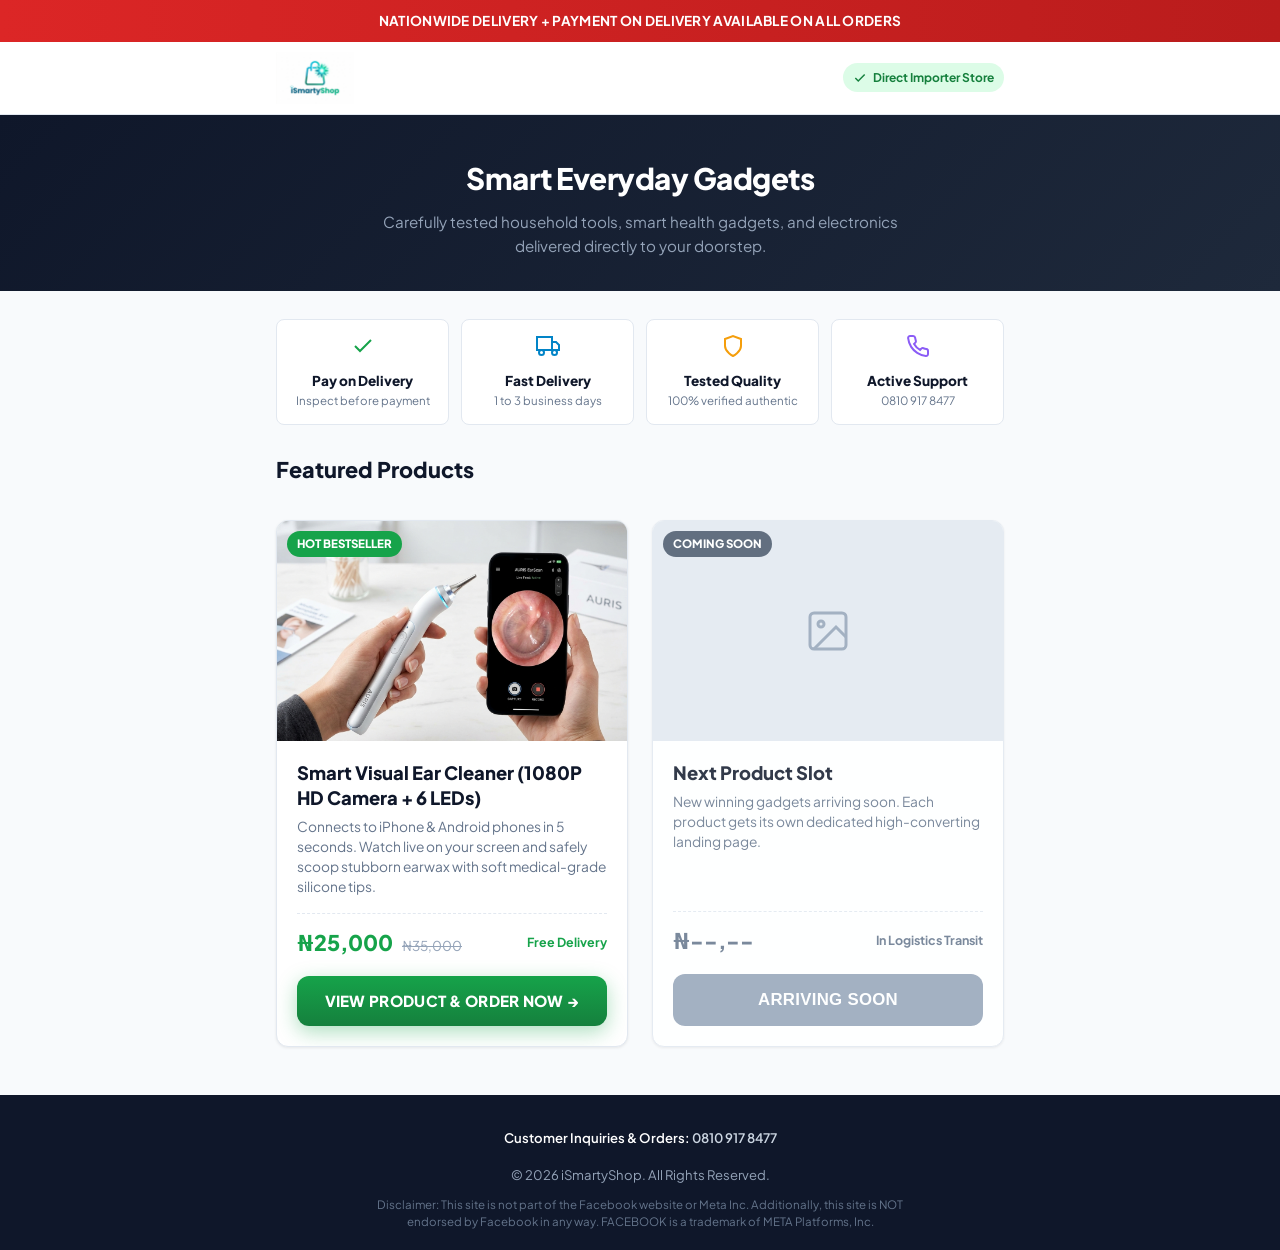
==== index.html @ ad4defd8 "first commit" ====
<!DOCTYPE html>
<html lang="en">
<head>
  <meta charset="UTF-8">
  <meta name="viewport" content="width=device-width, initial-scale=1.0">
  <title>iSmartyShop | Smart Everyday Gadgets & Household Solutions</title>
  <meta name="description" content="Discover premium smart gadgets and household tools in Nigeria. Nationwide Free Delivery & Payment on Delivery available.">
  
  <!-- Google Font -->
  <link rel="preconnect" href="https://fonts.googleapis.com">
  <link rel="preconnect" href="https://fonts.gstatic.com" crossorigin>
  <link href="https://fonts.googleapis.com/css2?family=Plus+Jakarta+Sans:wght@400;500;600;700;800;900&display=swap" rel="stylesheet">
  
  <!-- Core Stylesheet -->
  <link rel="stylesheet" href="assets/css/style.css">

  <style>
    .catalog-hero {
      background: linear-gradient(135deg, #0f172a 0%, #1e293b 100%);
      color: #ffffff;
      padding: 40px 0 32px;
      text-align: center;
    }
    .catalog-title {
      font-size: 1.85rem;
      font-weight: 800;
      letter-spacing: -0.5px;
      margin-bottom: 8px;
    }
    .catalog-subtitle {
      font-size: 0.95rem;
      color: #94a3b8;
      max-width: 520px;
      margin: 0 auto;
    }
    .product-grid {
      display: grid;
      grid-template-columns: 1fr;
      gap: 24px;
      margin: 32px 0 48px;
    }
    @media (min-width: 640px) {
      .product-grid {
        grid-template-columns: repeat(2, 1fr);
      }
    }
    .catalog-card {
      background: #ffffff;
      border: 1px solid var(--border-color);
      border-radius: var(--radius-md);
      overflow: hidden;
      box-shadow: var(--shadow-sm);
      display: flex;
      flex-direction: column;
      transition: transform 0.2s ease, box-shadow 0.2s ease;
    }
    .catalog-card:hover {
      transform: translateY(-3px);
      box-shadow: var(--shadow-md);
    }
    .catalog-thumb {
      position: relative;
      width: 100%;
      height: 220px;
      background: #f1f5f9;
      overflow: hidden;
    }
    .catalog-thumb img {
      width: 100%;
      height: 100%;
      object-fit: cover;
    }
    .card-badge {
      position: absolute;
      top: 10px;
      left: 10px;
      background: var(--accent);
      color: #ffffff;
      font-size: 0.72rem;
      font-weight: 800;
      padding: 4px 10px;
      border-radius: 50px;
      text-transform: uppercase;
    }
    .catalog-info {
      padding: 20px;
      display: flex;
      flex-direction: column;
      flex: 1;
    }
    .catalog-prod-title {
      font-size: 1.15rem;
      font-weight: 800;
      color: var(--dark);
      margin-bottom: 6px;
      line-height: 1.35;
    }
    .catalog-prod-desc {
      font-size: 0.86rem;
      color: var(--text-muted);
      line-height: 1.45;
      margin-bottom: 16px;
      flex: 1;
    }
    .catalog-meta {
      display: flex;
      justify-content: space-between;
      align-items: center;
      margin-bottom: 16px;
      border-top: 1px dashed var(--border-color);
      padding-top: 12px;
    }
    .catalog-price {
      font-size: 1.35rem;
      font-weight: 900;
      color: var(--accent);
    }
    .catalog-old-price {
      font-size: 0.85rem;
      color: #94a3b8;
      text-decoration: line-through;
      margin-left: 6px;
    }
    .trust-banner {
      display: grid;
      grid-template-columns: 1fr 1fr;
      gap: 12px;
      margin: 28px 0;
    }
    @media (min-width: 640px) {
      .trust-banner {
        grid-template-columns: repeat(4, 1fr);
      }
    }
    .trust-item {
      background: #ffffff;
      border: 1px solid var(--border-color);
      padding: 14px;
      border-radius: var(--radius-sm);
      text-align: center;
    }
    .trust-item h5 {
      font-size: 0.85rem;
      font-weight: 800;
      color: var(--dark);
      margin-top: 6px;
    }
    .trust-item p {
      font-size: 0.72rem;
      color: var(--text-muted);
    }
  </style>
</head>
<body style="padding-bottom: 0;">

  <!-- Top Announcement Bar -->
  <div class="top-bar">
    <span>NATIONWIDE DELIVERY + PAYMENT ON DELIVERY AVAILABLE ON ALL ORDERS</span>
  </div>

  <!-- Header -->
  <header class="site-header">
    <div class="container brand-wrapper">
      <a href="./" class="brand-logo">
        <img src="assets/images/logo.jpg" alt="iSmartyShop Logo" class="brand-logo-img">
      </a>
      <div class="delivery-badge">
        <svg width="14" height="14" viewBox="0 0 24 24" fill="none" stroke="currentColor" stroke-width="2.5"><path d="M20 6L9 17l-5-5"/></svg>
        Direct Importer Store
      </div>
    </div>
  </header>

  <!-- Storefront Hero -->
  <section class="catalog-hero">
    <div class="container">
      <h1 class="catalog-title">Smart Everyday Gadgets</h1>
      <p class="catalog-subtitle">
        Carefully tested household tools, smart health gadgets, and electronics delivered directly to your doorstep.
      </p>
    </div>
  </section>

  <!-- Main Storefront Catalog -->
  <main class="container">
    
    <!-- Trust Highlights -->
    <div class="trust-banner">
      <div class="trust-item">
        <svg width="24" height="24" viewBox="0 0 24 24" fill="none" stroke="#16a34a" stroke-width="2"><path d="M20 6L9 17l-5-5"/></svg>
        <h5>Pay on Delivery</h5>
        <p>Inspect before payment</p>
      </div>
      <div class="trust-item">
        <svg width="24" height="24" viewBox="0 0 24 24" fill="none" stroke="#0284c7" stroke-width="2"><rect x="1" y="3" width="15" height="13"/><polygon points="16 8 20 8 23 11 23 16 16 16 16 8"/><circle cx="5.5" cy="18.5" r="2.5"/><circle cx="18.5" cy="18.5" r="2.5"/></svg>
        <h5>Fast Delivery</h5>
        <p>1 to 3 business days</p>
      </div>
      <div class="trust-item">
        <svg width="24" height="24" viewBox="0 0 24 24" fill="none" stroke="#f59e0b" stroke-width="2"><path d="M12 22s8-4 8-10V5l-8-3-8 3v7c0 6 8 10 8 10z"/></svg>
        <h5>Tested Quality</h5>
        <p>100% verified authentic</p>
      </div>
      <div class="trust-item">
        <svg width="24" height="24" viewBox="0 0 24 24" fill="none" stroke="#8b5cf6" stroke-width="2"><path d="M22 16.92v3a2 2 0 0 1-2.18 2 19.79 19.79 0 0 1-8.63-3.07 19.5 19.5 0 0 1-6-6 19.79 19.79 0 0 1-3.07-8.67A2 2 0 0 1 4.11 2h3a2 2 0 0 1 2 1.72 12.84 12.84 0 0 0 .7 2.81 2 2 0 0 1-.45 2.11L8.09 9.91a16 16 0 0 0 6 6l1.27-1.27a2 2 0 0 1 2.11-.45 12.84 12.84 0 0 0 2.81.7A2 2 0 0 1 22 16.92z"/></svg>
        <h5>Active Support</h5>
        <p>0810 917 8477</p>
      </div>
    </div>

    <!-- Product Grid -->
    <h2 style="font-size: 1.35rem; font-weight: 800; color: var(--dark); margin-bottom: 16px;">
      Featured Products
    </h2>

    <div class="product-grid">
      
      <!-- Product 1: Ear Cleaner -->
      <div class="catalog-card">
        <div class="catalog-thumb">
          <img src="assets/images/hero-product.jpg" alt="Smart HD Visual Ear Cleaner" loading="lazy">
          <span class="card-badge">HOT BESTSELLER</span>
        </div>
        <div class="catalog-info">
          <h3 class="catalog-prod-title">Smart Visual Ear Cleaner (1080P HD Camera + 6 LEDs)</h3>
          <p class="catalog-prod-desc">
            Connects to iPhone & Android phones in 5 seconds. Watch live on your screen and safely scoop stubborn earwax with soft medical-grade silicone tips.
          </p>
          <div class="catalog-meta">
            <div>
              <span class="catalog-price">₦25,000</span>
              <span class="catalog-old-price">₦35,000</span>
            </div>
            <span style="font-size: 0.78rem; font-weight: 700; color: var(--accent);">Free Delivery</span>
          </div>
          <a href="ear-cleaner/" class="btn-cta" style="font-size: 0.95rem; padding: 13px 16px;">
            VIEW PRODUCT & ORDER NOW &rarr;
          </a>
        </div>
      </div>

      <!-- Upcoming Product Showcase Slot -->
      <div class="catalog-card" style="opacity: 0.85;">
        <div class="catalog-thumb" style="display: flex; align-items: center; justify-content: center; background: #e2e8f0;">
          <svg width="48" height="48" viewBox="0 0 24 24" fill="none" stroke="#94a3b8" stroke-width="1.5"><rect x="3" y="3" width="18" height="18" rx="2"/><circle cx="8.5" cy="8.5" r="1.5"/><polyline points="21 15 16 10 5 21"/></svg>
          <span class="card-badge" style="background: #475569;">COMING SOON</span>
        </div>
        <div class="catalog-info">
          <h3 class="catalog-prod-title">Next Product Slot</h3>
          <p class="catalog-prod-desc">
            New winning gadgets arriving soon. Each product gets its own dedicated high-converting landing page.
          </p>
          <div class="catalog-meta">
            <div>
              <span class="catalog-price" style="color: #64748b;">₦--,--</span>
            </div>
            <span style="font-size: 0.78rem; font-weight: 700; color: var(--text-muted);">In Logistics Transit</span>
          </div>
          <button class="btn-cta" style="background: #94a3b8; cursor: not-allowed; box-shadow: none;" disabled>
            ARRIVING SOON
          </button>
        </div>
      </div>

    </div>

  </main>

  <!-- Footer -->
  <footer class="site-footer">
    <div class="container">
      <div class="footer-support">
        Customer Inquiries & Orders: <a href="https://wa.me/2348109178477" target="_blank">0810 917 8477</a>
      </div>
      <p>&copy; 2026 iSmartyShop. All Rights Reserved.</p>
      <p class="footer-disclaimer">
        Disclaimer: This site is not part of the Facebook website or Meta Inc. Additionally, this site is NOT endorsed by Facebook in any way. FACEBOOK is a trademark of META Platforms, Inc.
      </p>
    </div>
  </footer>

</body>
</html>
---- assets/css/style.css ----
/* ============================================================
   ISMARTYSHOP - DIRECT-RESPONSE E-COMMERCE LANDING PAGE
   Mobile-First, High-Performance, Elementor-Style Styling
   ============================================================ */

:root {
  --primary: #0284c7;
  --primary-dark: #0369a1;
  --primary-light: #e0f2fe;
  --accent: #16a34a;
  --accent-dark: #15803d;
  --warning: #dc2626;
  --warning-light: #fef2f2;
  --dark: #0f172a;
  --dark-soft: #1e293b;
  --text-main: #1e293b;
  --text-muted: #64748b;
  --bg-page: #f8fafc;
  --bg-card: #ffffff;
  --border-color: #e2e8f0;
  --gold: #f59e0b;
  --shadow-sm: 0 1px 3px rgba(0,0,0,0.08);
  --shadow-md: 0 4px 12px rgba(0,0,0,0.08);
  --shadow-lg: 0 10px 25px -3px rgba(15,23,42,0.12);
  --radius-sm: 8px;
  --radius-md: 12px;
  --radius-lg: 18px;
  --font-main: 'Plus Jakarta Sans', -apple-system, BlinkMacSystemFont, 'Segoe UI', Roboto, sans-serif;
}

*, *::before, *::after {
  box-sizing: border-box;
  margin: 0;
  padding: 0;
}

html {
  scroll-behavior: smooth;
  font-size: 16px;
  -webkit-text-size-adjust: 100%;
}

body {
  font-family: var(--font-main);
  background-color: var(--bg-page);
  color: var(--text-main);
  line-height: 1.6;
  padding-bottom: 80px; /* Space for floating sticky CTA */
  overflow-x: hidden;
}

img {
  max-width: 100%;
  height: auto;
  display: block;
}

a {
  text-decoration: none;
  color: inherit;
}

/* ============================================================
   CONTAINER & UTILITIES
   ============================================================ */

.container {
  width: 100%;
  max-width: 760px; /* Optimal reading & conversion width like top sales pages */
  margin: 0 auto;
  padding: 0 16px;
}

.text-center { text-align: center; }
.text-red { color: var(--warning); }
.text-green { color: var(--accent); }
.text-bold { font-weight: 700; }

/* ============================================================
   URGENT ANNOUNCEMENT TICKER
   ============================================================ */

.top-bar {
  background: linear-gradient(90deg, #dc2626 0%, #b91c1c 100%);
  color: #ffffff;
  font-size: 0.85rem;
  font-weight: 700;
  text-align: center;
  padding: 10px 12px;
  letter-spacing: 0.3px;
  text-transform: uppercase;
}

.top-bar span {
  display: inline-block;
  animation: pulse-slow 2s infinite;
}

@keyframes pulse-slow {
  0%, 100% { opacity: 1; transform: scale(1); }
  50% { opacity: 0.85; transform: scale(0.98); }
}

/* ============================================================
   BRAND HEADER
   ============================================================ */

.site-header {
  background: #ffffff;
  border-bottom: 1px solid var(--border-color);
  padding: 10px 0;
}

.brand-wrapper {
  display: flex;
  align-items: center;
  justify-content: space-between;
}

.brand-logo {
  display: inline-flex;
  align-items: center;
  gap: 8px;
  text-decoration: none;
}

.brand-logo-img {
  height: 52px;
  width: auto;
  max-width: 190px;
  object-fit: contain;
  display: block;
}

.delivery-badge {
  display: inline-flex;
  align-items: center;
  gap: 6px;
  font-size: 0.75rem;
  font-weight: 700;
  color: var(--accent-dark);
  background: #dcfce7;
  padding: 5px 10px;
  border-radius: 50px;
}

/* ============================================================
   HERO SECTION
   ============================================================ */

.hero-section {
  padding: 24px 0 20px;
  background: #ffffff;
  border-bottom: 1px solid var(--border-color);
}

.urgent-pill {
  display: inline-block;
  background: var(--warning-light);
  color: var(--warning);
  font-size: 0.78rem;
  font-weight: 800;
  padding: 6px 14px;
  border-radius: 50px;
  border: 1px solid #fecaca;
  margin-bottom: 14px;
}

.hero-title {
  font-size: 1.65rem;
  font-weight: 800;
  line-height: 1.25;
  color: var(--dark);
  margin-bottom: 14px;
  letter-spacing: -0.5px;
}

.hero-subtitle {
  font-size: 1rem;
  color: var(--text-muted);
  line-height: 1.55;
  margin-bottom: 20px;
}

.media-card {
  position: relative;
  border-radius: var(--radius-md);
  overflow: hidden;
  box-shadow: var(--shadow-md);
  border: 1px solid var(--border-color);
  margin-bottom: 20px;
  background: #000;
}

.media-tag {
  position: absolute;
  bottom: 12px;
  left: 12px;
  background: rgba(15, 23, 42, 0.88);
  backdrop-filter: blur(4px);
  color: #ffffff;
  font-size: 0.75rem;
  font-weight: 700;
  padding: 6px 12px;
  border-radius: 50px;
  display: flex;
  align-items: center;
  gap: 6px;
}

.media-tag .dot {
  width: 8px;
  height: 8px;
  background: #22c55e;
  border-radius: 50%;
  animation: pulse-slow 1.5s infinite;
}

/* Trust Pill Badges */
.benefit-pills {
  display: grid;
  grid-template-columns: 1fr 1fr;
  gap: 10px;
  margin-bottom: 24px;
}

.benefit-pill-item {
  display: flex;
  align-items: center;
  gap: 8px;
  background: #f1f5f9;
  padding: 10px 12px;
  border-radius: var(--radius-sm);
  font-size: 0.82rem;
  font-weight: 700;
  color: var(--dark-soft);
}

.benefit-pill-item svg {
  flex-shrink: 0;
  color: var(--primary);
}

/* Countdown Urgency Box */
.urgency-countdown-box {
  background: #fffbeb;
  border: 2px dashed #f59e0b;
  border-radius: var(--radius-md);
  padding: 16px;
  text-align: center;
  margin-bottom: 20px;
}

.urgency-countdown-box p {
  font-size: 0.85rem;
  font-weight: 700;
  color: #92400e;
  margin-bottom: 8px;
}

.countdown-timer {
  display: flex;
  justify-content: center;
  gap: 12px;
}

.timer-slot {
  background: #78350f;
  color: #ffffff;
  padding: 6px 12px;
  border-radius: 6px;
  min-width: 58px;
}

.timer-slot .num {
  font-size: 1.25rem;
  font-weight: 800;
  display: block;
  line-height: 1;
}

.timer-slot .label {
  font-size: 0.65rem;
  text-transform: uppercase;
  letter-spacing: 0.5px;
  opacity: 0.85;
}

/* CTA Buttons */
.btn-cta {
  display: flex;
  align-items: center;
  justify-content: center;
  gap: 10px;
  width: 100%;
  background: linear-gradient(180deg, #16a34a 0%, #15803d 100%);
  color: #ffffff;
  font-size: 1.05rem;
  font-weight: 800;
  padding: 16px 20px;
  border-radius: var(--radius-md);
  text-transform: uppercase;
  box-shadow: 0 6px 20px rgba(22, 163, 74, 0.35);
  border: none;
  cursor: pointer;
  transition: transform 0.15s ease, box-shadow 0.15s ease;
  letter-spacing: 0.3px;
}

.btn-cta:active {
  transform: translateY(2px);
  box-shadow: 0 2px 10px rgba(22, 163, 74, 0.3);
}

.btn-cta-subtext {
  font-size: 0.78rem;
  color: var(--text-muted);
  text-align: center;
  margin-top: 8px;
}

/* ============================================================
   PROBLEM AGITATION SECTION
   ============================================================ */

.section {
  padding: 32px 0;
}

.section-title {
  font-size: 1.45rem;
  font-weight: 800;
  color: var(--dark);
  line-height: 1.3;
  margin-bottom: 12px;
  text-align: center;
}

.section-subtitle {
  font-size: 0.95rem;
  color: var(--text-muted);
  text-align: center;
  margin-bottom: 24px;
}

.danger-box {
  background: #ffffff;
  border-radius: var(--radius-md);
  border: 1px solid #fee2e2;
  box-shadow: var(--shadow-sm);
  overflow: hidden;
  margin-bottom: 20px;
}

.danger-header {
  background: var(--warning-light);
  padding: 14px 18px;
  display: flex;
  align-items: center;
  gap: 10px;
  border-bottom: 1px solid #fecaca;
}

.danger-header h4 {
  font-size: 0.95rem;
  font-weight: 800;
  color: var(--warning);
}

.danger-body {
  padding: 18px;
}

.comparison-list {
  list-style: none;
  display: flex;
  flex-direction: column;
  gap: 12px;
}

.comparison-item {
  display: flex;
  align-items: flex-start;
  gap: 10px;
  font-size: 0.9rem;
  line-height: 1.45;
}

.comparison-item.danger svg {
  color: var(--warning);
  flex-shrink: 0;
  margin-top: 2px;
}

.comparison-item.success svg {
  color: var(--accent);
  flex-shrink: 0;
  margin-top: 2px;
}

/* ============================================================
   HOW IT WORKS / FEATURES
   ============================================================ */

.feature-cards-grid {
  display: flex;
  flex-direction: column;
  gap: 16px;
  margin-top: 20px;
}

.feature-card {
  background: #ffffff;
  padding: 18px;
  border-radius: var(--radius-md);
  border: 1px solid var(--border-color);
  box-shadow: var(--shadow-sm);
  display: flex;
  gap: 14px;
  align-items: flex-start;
}

.feature-icon-circle {
  width: 44px;
  height: 44px;
  background: var(--primary-light);
  color: var(--primary);
  border-radius: 50%;
  display: flex;
  align-items: center;
  justify-content: center;
  flex-shrink: 0;
}

.feature-content h4 {
  font-size: 1rem;
  font-weight: 800;
  color: var(--dark);
  margin-bottom: 4px;
}

.feature-content p {
  font-size: 0.88rem;
  color: var(--text-muted);
  line-height: 1.45;
}

/* ============================================================
   STEPS GUIDE
   ============================================================ */

.steps-container {
  display: flex;
  flex-direction: column;
  gap: 14px;
  margin-top: 20px;
}

.step-row {
  display: flex;
  align-items: flex-start;
  gap: 14px;
  background: #ffffff;
  padding: 16px;
  border-radius: var(--radius-md);
  border: 1px solid var(--border-color);
}

.step-badge {
  background: var(--primary);
  color: #ffffff;
  font-weight: 800;
  font-size: 0.85rem;
  width: 32px;
  height: 32px;
  border-radius: 50%;
  display: flex;
  align-items: center;
  justify-content: center;
  flex-shrink: 0;
}

.step-details h4 {
  font-size: 0.95rem;
  font-weight: 700;
  color: var(--dark);
  margin-bottom: 2px;
}

.step-details p {
  font-size: 0.85rem;
  color: var(--text-muted);
}

/* ============================================================
   PACKAGE PRICING TIERS
   ============================================================ */

.pricing-section {
  background: #f1f5f9;
  border-top: 1px solid var(--border-color);
  border-bottom: 1px solid var(--border-color);
  padding: 36px 0;
}

.pricing-cards {
  display: flex;
  flex-direction: column;
  gap: 16px;
  margin-top: 20px;
}

.pricing-card {
  position: relative;
  background: #ffffff;
  border: 2px solid var(--border-color);
  border-radius: var(--radius-md);
  padding: 20px;
  box-shadow: var(--shadow-sm);
  transition: border-color 0.2s ease, transform 0.2s ease;
}

.pricing-card.featured {
  border-color: var(--accent);
  box-shadow: 0 6px 18px rgba(22, 163, 74, 0.15);
}

.popular-badge {
  position: absolute;
  top: -12px;
  right: 18px;
  background: var(--accent);
  color: #ffffff;
  font-size: 0.72rem;
  font-weight: 800;
  padding: 4px 12px;
  border-radius: 50px;
  letter-spacing: 0.3px;
  text-transform: uppercase;
}

.pricing-card-header {
  display: flex;
  justify-content: space-between;
  align-items: baseline;
  margin-bottom: 12px;
  border-bottom: 1px dashed var(--border-color);
  padding-bottom: 12px;
}

.package-name {
  font-size: 1.15rem;
  font-weight: 800;
  color: var(--dark);
}

.package-price {
  font-size: 1.5rem;
  font-weight: 900;
  color: var(--accent);
}

.package-savings {
  font-size: 0.75rem;
  font-weight: 700;
  color: var(--warning);
  background: var(--warning-light);
  padding: 2px 8px;
  border-radius: 4px;
  display: inline-block;
  margin-top: 4px;
}

.package-features {
  list-style: none;
  display: flex;
  flex-direction: column;
  gap: 8px;
  margin-bottom: 16px;
  font-size: 0.88rem;
  color: var(--text-main);
}

.package-features li {
  display: flex;
  align-items: center;
  gap: 8px;
}

.package-features li svg {
  color: var(--accent);
  flex-shrink: 0;
}

.btn-select-package {
  width: 100%;
  padding: 12px;
  border-radius: var(--radius-sm);
  font-weight: 800;
  font-size: 0.92rem;
  text-align: center;
  background: #f1f5f9;
  color: var(--dark);
  border: 1px solid var(--border-color);
  cursor: pointer;
  display: block;
}

.pricing-card.featured .btn-select-package {
  background: var(--accent);
  color: #ffffff;
  border-color: var(--accent);
}

/* ============================================================
   STRICT ANTI-RTS WARNING BOX
   ============================================================ */

.anti-rts-box {
  background: #fef2f2;
  border: 2px solid #ef4444;
  border-radius: var(--radius-md);
  padding: 20px;
  margin: 28px 0;
}

.anti-rts-title {
  display: flex;
  align-items: center;
  gap: 10px;
  font-size: 1.05rem;
  font-weight: 800;
  color: #991b1b;
  margin-bottom: 12px;
}

.anti-rts-box p {
  font-size: 0.88rem;
  color: #7f1d1d;
  line-height: 1.5;
  margin-bottom: 12px;
}

.anti-rts-rules {
  list-style: none;
  display: flex;
  flex-direction: column;
  gap: 8px;
}

.anti-rts-rules li {
  display: flex;
  align-items: flex-start;
  gap: 8px;
  font-size: 0.86rem;
  color: #991b1b;
  font-weight: 700;
}

/* ============================================================
   ORDER FORM SECTION & OLINWA IFRAME
   ============================================================ */

.order-section {
  background: #ffffff;
  border: 2px solid var(--primary);
  border-radius: var(--radius-lg);
  padding: 24px 16px;
  box-shadow: var(--shadow-lg);
  margin: 32px 0;
}

.order-form-heading {
  text-align: center;
  margin-bottom: 20px;
}

.order-form-heading h3 {
  font-size: 1.35rem;
  font-weight: 800;
  color: var(--dark);
  margin-bottom: 6px;
}

.order-form-heading p {
  font-size: 0.9rem;
  color: var(--text-muted);
}

.olinwa-iframe-wrapper {
  width: 100%;
  min-height: 480px;
  background: #ffffff;
  border-radius: var(--radius-sm);
  overflow: hidden;
}

.olinwa-iframe-wrapper iframe {
  width: 100%;
  border: none;
  display: block;
}

/* ============================================================
   CUSTOMER REVIEWS & SOCIAL PROOF
   ============================================================ */

.reviews-summary {
  display: flex;
  align-items: center;
  justify-content: center;
  gap: 12px;
  margin-bottom: 24px;
}

.review-stars {
  color: var(--gold);
  font-size: 1.25rem;
  letter-spacing: 2px;
}

.reviews-score {
  font-size: 1rem;
  font-weight: 800;
  color: var(--dark);
}

.reviews-grid {
  display: flex;
  flex-direction: column;
  gap: 14px;
}

.review-card {
  background: #ffffff;
  border: 1px solid var(--border-color);
  border-radius: var(--radius-md);
  padding: 16px;
  box-shadow: var(--shadow-sm);
}

.review-header {
  display: flex;
  justify-content: space-between;
  align-items: center;
  margin-bottom: 8px;
}

.reviewer-name {
  font-size: 0.92rem;
  font-weight: 800;
  color: var(--dark);
}

.verified-tag {
  font-size: 0.72rem;
  font-weight: 700;
  color: var(--accent);
  display: flex;
  align-items: center;
  gap: 4px;
}

.review-text {
  font-size: 0.88rem;
  color: var(--text-main);
  line-height: 1.45;
}

.reviewer-location {
  font-size: 0.75rem;
  color: var(--text-muted);
  margin-top: 6px;
}

/* ============================================================
   FAQ ACCORDION
   ============================================================ */

.faq-list {
  display: flex;
  flex-direction: column;
  gap: 10px;
  margin-top: 20px;
}

.faq-item {
  background: #ffffff;
  border: 1px solid var(--border-color);
  border-radius: var(--radius-sm);
  overflow: hidden;
}

.faq-question {
  width: 100%;
  padding: 16px;
  text-align: left;
  background: none;
  border: none;
  font-size: 0.92rem;
  font-weight: 700;
  color: var(--dark);
  display: flex;
  justify-content: space-between;
  align-items: center;
  cursor: pointer;
  gap: 12px;
}

.faq-icon {
  font-size: 1.2rem;
  transition: transform 0.2s ease;
}

.faq-item.active .faq-icon {
  transform: rotate(45deg);
}

.faq-answer {
  display: none;
  padding: 0 16px 16px;
  font-size: 0.88rem;
  color: var(--text-muted);
  line-height: 1.5;
}

.faq-item.active .faq-answer {
  display: block;
}

/* ============================================================
   FOOTER
   ============================================================ */

.site-footer {
  background: var(--dark);
  color: #94a3b8;
  font-size: 0.82rem;
  padding: 32px 0 20px;
  text-align: center;
}

.site-footer a {
  color: #cbd5e1;
}

.footer-support {
  margin-bottom: 16px;
  color: #ffffff;
  font-weight: 600;
}

.footer-disclaimer {
  font-size: 0.72rem;
  color: #64748b;
  max-width: 550px;
  margin: 12px auto 0;
  line-height: 1.4;
}

/* ============================================================
   STICKY BOTTOM FLOATING CTA (MOBILE & DESKTOP)
   ============================================================ */

.sticky-bottom-bar {
  position: fixed;
  bottom: 0;
  left: 0;
  right: 0;
  background: #ffffff;
  border-top: 1px solid var(--border-color);
  padding: 10px 16px calc(10px + env(safe-area-inset-bottom));
  box-shadow: 0 -4px 16px rgba(0,0,0,0.12);
  z-index: 999;
}

.sticky-bar-inner {
  max-width: 760px;
  margin: 0 auto;
  display: flex;
  align-items: center;
  justify-content: space-between;
  gap: 12px;
}

.sticky-price-info {
  display: flex;
  flex-direction: column;
}

.sticky-price-label {
  font-size: 0.7rem;
  color: var(--text-muted);
  text-transform: uppercase;
  font-weight: 700;
}

.sticky-price-value {
  font-size: 1.15rem;
  font-weight: 900;
  color: var(--accent);
  line-height: 1.1;
}

.sticky-btn {
  flex: 1;
  background: linear-gradient(180deg, #16a34a 0%, #15803d 100%);
  color: #ffffff;
  padding: 12px 16px;
  border-radius: var(--radius-sm);
  font-weight: 800;
  font-size: 0.95rem;
  text-align: center;
  text-transform: uppercase;
  letter-spacing: 0.3px;
  box-shadow: 0 4px 12px rgba(22, 163, 74, 0.35);
}

/* ============================================================
   THANK YOU PAGE SPECIFIC STYLES
   ============================================================ */

.thank-you-box {
  background: #ffffff;
  border-radius: var(--radius-lg);
  border: 1px solid var(--border-color);
  padding: 32px 20px;
  box-shadow: var(--shadow-md);
  text-align: center;
  margin: 32px auto;
}

.success-badge-icon {
  width: 68px;
  height: 68px;
  background: #dcfce7;
  color: var(--accent);
  border-radius: 50%;
  display: flex;
  align-items: center;
  justify-content: center;
  margin: 0 auto 16px;
}

.success-badge-icon svg {
  width: 36px;
  height: 36px;
}

.thank-you-title {
  font-size: 1.55rem;
  font-weight: 800;
  color: var(--dark);
  margin-bottom: 8px;
}

.thank-you-subtitle {
  font-size: 0.95rem;
  color: var(--text-muted);
  margin-bottom: 24px;
}

.order-summary-card {
  background: #f8fafc;
  border: 1px solid var(--border-color);
  border-radius: var(--radius-md);
  padding: 16px;
  text-align: left;
  margin-bottom: 24px;
}

.summary-row {
  display: flex;
  justify-content: space-between;
  padding: 8px 0;
  font-size: 0.9rem;
  border-bottom: 1px dashed var(--border-color);
}

.summary-row:last-child {
  border-bottom: none;
  font-weight: 800;
  color: var(--accent);
  font-size: 1.05rem;
  padding-top: 12px;
}

.btn-whatsapp-confirm {
  display: flex;
  align-items: center;
  justify-content: center;
  gap: 10px;
  width: 100%;
  background: #25d366;
  color: #ffffff;
  font-weight: 800;
  font-size: 1rem;
  padding: 15px 20px;
  border-radius: var(--radius-md);
  margin-bottom: 14px;
  box-shadow: 0 4px 15px rgba(37, 211, 102, 0.3);
}

/* ============================================================
   RESPONSIVE ADJUSTMENTS
   ============================================================ */

@media (min-width: 640px) {
  .hero-title { font-size: 2.1rem; }
  .section-title { font-size: 1.75rem; }
  .benefit-pills { grid-template-columns: repeat(4, 1fr); }
  .pricing-cards { flex-direction: row; }
  .pricing-card { flex: 1; }
}
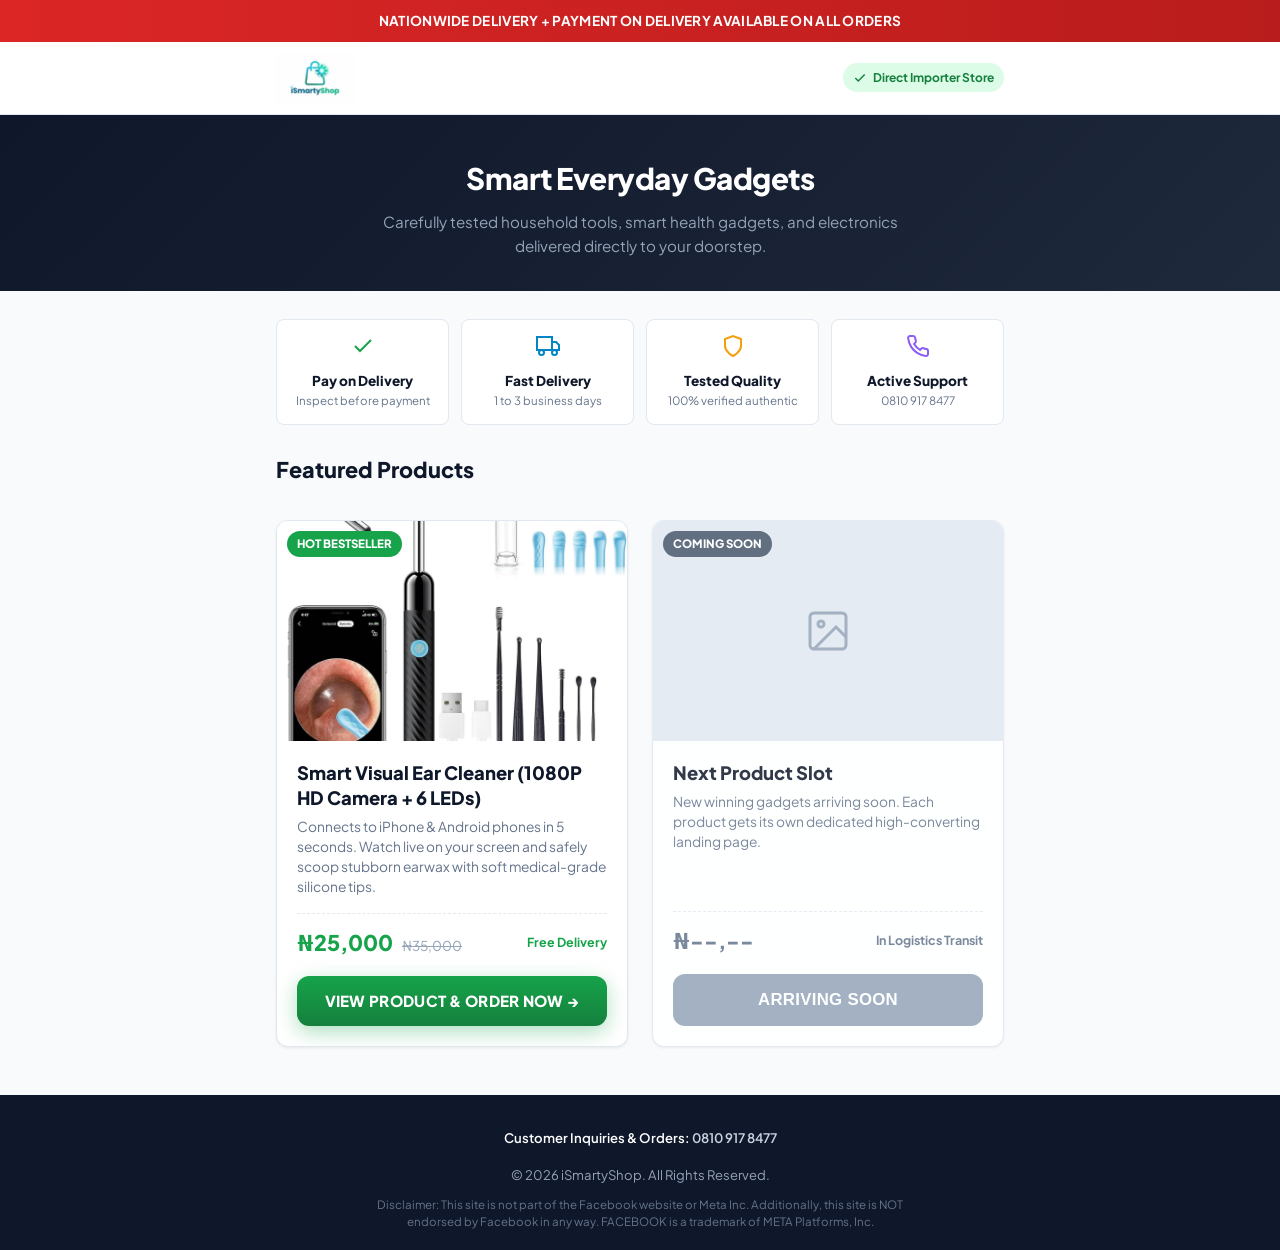
==== commit c0e89df4: "Integrate Amazon product gallery images and demonstration video" ====
--- a/index.html
+++ b/index.html
@@ -11,6 +11,10 @@
   <link rel="preconnect" href="https://fonts.gstatic.com" crossorigin>
   <link href="https://fonts.googleapis.com/css2?family=Plus+Jakarta+Sans:wght@400;500;600;700;800;900&display=swap" rel="stylesheet">
   
+  <!-- Favicon -->
+  <link rel="icon" type="image/png" href="assets/images/favicon.png">
+  <link rel="apple-touch-icon" href="assets/images/favicon.png">
+  
   <!-- Core Stylesheet -->
   <link rel="stylesheet" href="assets/css/style.css">
 
@@ -218,7 +222,7 @@
       <!-- Product 1: Ear Cleaner -->
       <div class="catalog-card">
         <div class="catalog-thumb">
-          <img src="assets/images/hero-product.jpg" alt="Smart HD Visual Ear Cleaner" loading="lazy">
+          <img src="assets/images/amazon_hero.jpg" alt="Smart HD Visual Ear Cleaner" loading="lazy">
           <span class="card-badge">HOT BESTSELLER</span>
         </div>
         <div class="catalog-info">
